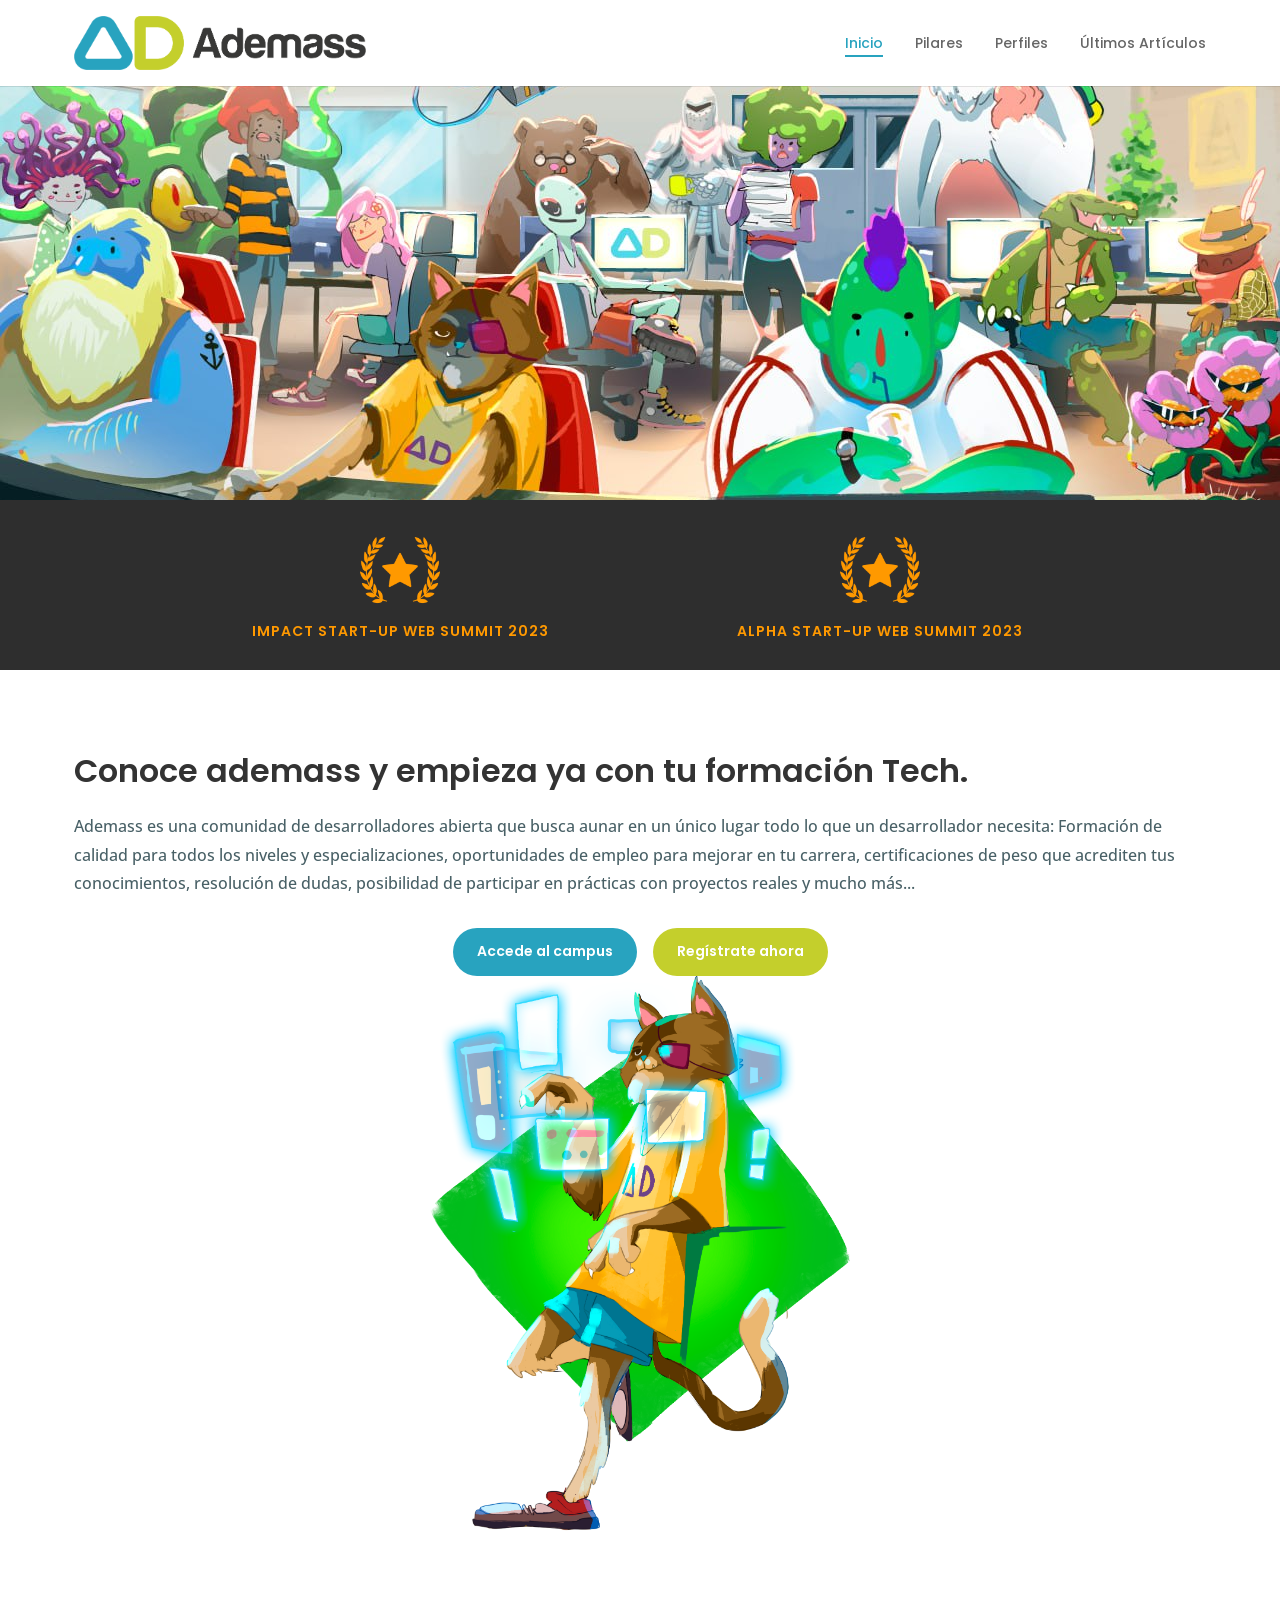
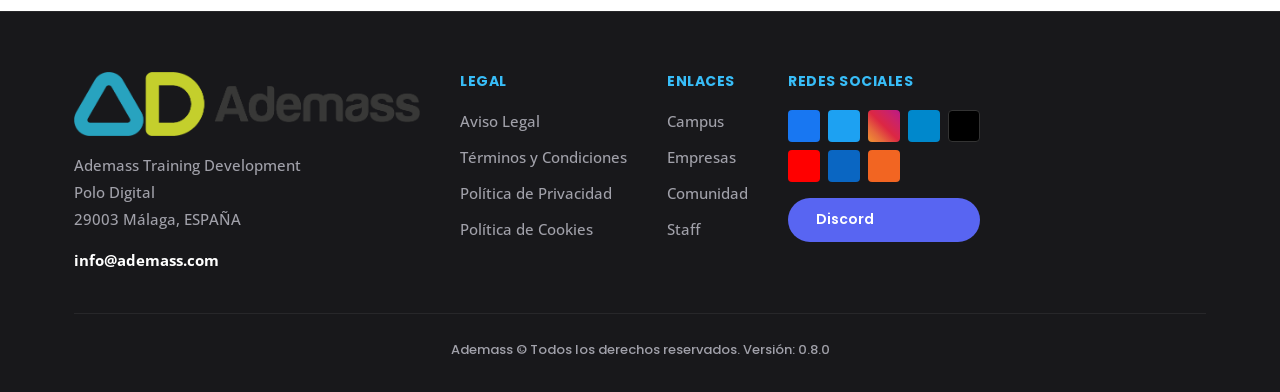
==== index.html @ d8b86795 "feat: se añade el archivo de inicio index y su css" ====
<!DOCTYPE html>
<html lang="es">

<head>
    <meta charset="UTF-8">
    <meta name="viewport" content="width=device-width, initial-scale=1.0">
    <title>Ademass - Ademass</title>
    <link rel="preconnect" href="https://fonts.googleapis.com">
    <link rel="preconnect" href="https://fonts.gstatic.com" crossorigin>
    <link href="https://fonts.googleapis.com/css2?family=Open+Sans:wght@300;400;500;600;700;800&family=Poppins:wght@300;400;500;600;700;800&display=swap" rel="stylesheet">
    <link rel="stylesheet" href="css/style.css">
</head>

<body>

    <!--=========================================
                    HEADER
    ==========================================-->

    <header id="main-header">
        <div class="container header-inner">
            <a href="#" class="logo">
                <img src="img/Ademass-logo.png" alt="Ademass">
            </a>
            <nav class="main-nav">
                <ul class="nav-list">
                    <li><a href="#" class="nav-link active">Inicio</a></li>
                    <li><a href="./pilares.html" class="nav-link">Pilares</a></li>
                    <li><a href="#perfiles" class="nav-link">Perfiles</a></li>
                    <li><a href="./ultimos_articulos.html" class="nav-link">Últimos Artículos</a></li>
                </ul>
            </nav>
        </div>
    </header>

    <!--=========================================
                    HERO / PORTADA
    ==========================================-->

    <section class="hero-section">
        <div class="hero-bg">
            <img src="img/ademass_imagen.jpg" alt="Ademass" class="hero-bg-img">
            
        </div>
        <div class="container hero-content">   
        </div>
    </section>

    <!--=========================================
                    PREMIOS
    ==========================================-->
<section class="awards">
    <div class="container">
        <div class="awards-wrapper">
            <div class="award-item">
                <img src="img/award-symbol-1.png" alt="Award" class="award-icon">
                <h3 class="award-title">Impact Start-Up Web Summit 2023</h3>
            </div>
            <div class="award-item">
                <img src="img/award-symbol-1.png" alt="Award" class="award-icon">
                <h3 class="award-title">Alpha Start-Up Web Summit 2023</h3>
            </div>
        </div>
    </div>
</section>
   

    <!--=========================================
                    SECCIÓN PRINCIPAL
    ==========================================-->

    <section class="main-section">
        <div class="container">
            <div class="row align-items-center">
                <div class="col-lg-6">
                    <div class="main-text-content">
                        <h2 class="section-title">Conoce ademass y empieza ya con tu formación Tech.</h2>
                        <p class="section-text">Ademass es una comunidad de desarrolladores abierta que busca aunar en un único lugar todo lo que un desarrollador necesita: Formación de calidad para todos los niveles y especializaciones, oportunidades de empleo para mejorar en tu carrera, certificaciones de peso que acrediten tus conocimientos, resolución de dudas, posibilidad de participar en prácticas con proyectos reales y mucho más...</p>
                    </div>
                    <div class="main-buttons">
                        <a href="#" class="btn btn-primary">Accede al campus</a>
                        <a href="#" class="btn btn-secondary">Regístrate ahora</a>
                    </div>
                </div>
                <div class="col-lg-6">
                    <img src="img/ademass_tu_casa.png" alt="Ademass tu casa" class="main-image">
                </div>
            </div>
        </div>
    </section>

   

    <!--=========================================
                    FOOTER
    ==========================================-->

    <footer class="site-footer">
        <div class="container">
            <div class="row gy-5">
                <div class="col-lg-3">
                    <div class="footer-brand">
                        <img src="img/Ademass-logo.png" alt="Ademass" class="footer-logo">
                        <p class="footer-text">Ademass Training Development<br>Polo Digital<br>29003 Málaga, ESPAÑA</p>
                        <a href="mailto:info@ademass.com" class="footer-email">info@ademass.com</a>
                    </div>
                </div>
                <div class="col-lg-3">
                    <h5 class="footer-heading">Legal</h5>
                    <ul class="footer-links">
                        <li><a href="#">Aviso Legal</a></li>
                        <li><a href="#">Términos y Condiciones</a></li>
                        <li><a href="#">Política de Privacidad</a></li>
                        <li><a href="#">Política de Cookies</a></li>
                    </ul>
                </div>
                <div class="col-lg-3">
                    <h5 class="footer-heading">Enlaces</h5>
                    <ul class="footer-links">
                        <li><a href="#">Campus</a></li>
                        <li><a href="#">Empresas</a></li>
                        <li><a href="#">Comunidad</a></li>
                        <li><a href="#">Staff</a></li>
                    </ul>
                </div>
                <div class="col-lg-3">
                    <h5 class="footer-heading">Redes Sociales</h5>
                    <div class="social-grid">
                        <a href="#" aria-label="Facebook"><i class="fab fa-facebook-f"></i></a>
                        <a href="#" aria-label="Twitter"><i class="fab fa-twitter"></i></a>
                        <a href="#" aria-label="Instagram"><i class="fab fa-instagram"></i></a>
                        <a href="#" aria-label="Telegram"><i class="fab fa-telegram"></i></a>
                        <a href="#" aria-label="TikTok"><i class="fab fa-tiktok"></i></a>
                        <a href="#" aria-label="YouTube"><i class="fab fa-youtube"></i></a>
                        <a href="#" aria-label="LinkedIn"><i class="fab fa-linkedin-in"></i></a>
                        <a href="#" aria-label="RSS"><i class="fas fa-rss"></i></a>
                    </div>
                    <a href="#" class="discord-btn">
                        <i class="fab fa-discord"></i>
                        <span>Discord</span>
                    </a>
                </div>
            </div>
            <div class="footer-bottom">
                <p class="copyright">Ademass © Todos los derechos reservados. Versión: 0.8.0</p>
            </div>
        </div>
    </footer>

</body>
</html>
---- css/style.css ----
/* ============================================================
   ADEMASS — CLON DE INICIO
   Estilos basados en ademass.com
   ============================================================ */

/* ---------- Reset & Base ---------- */
* { margin: 0; padding: 0; box-sizing: border-box; }

html { scroll-behavior: smooth; }

body {
    font-family: 'Open Sans', Arial, sans-serif;
    font-size: 14px;
    color: #666;
    background-color: #fff;
    line-height: 1.7em;
    font-weight: 500;
    -webkit-font-smoothing: antialiased;
    -moz-osx-font-smoothing: grayscale;
}

img { max-width: 100%; height: auto; display: block; }

a { color: inherit; text-decoration: none; }

ul { list-style: none; }

h1, h2, h3, h4, h5, h6 {
    font-family: 'Poppins', Arial, sans-serif;
    font-weight: 600;
    color: #333;
    line-height: 1.3em;
}

.container {
    max-width: 1180px;
    margin: 0 auto;
    padding: 0 24px;
}

/* ---------- Header ---------- */
#main-header {
    position: fixed;
    top: 0;
    left: 0;
    right: 0;
    z-index: 1000;
    background-color: #fff;
    box-shadow: 0 1px 0 rgba(0,0,0,0.1);
    padding: 16px 0;
}

.header-inner {
    display: flex;
    align-items: center;
    justify-content: space-between;
}

.logo img {
    height: 54px;
    width: auto;
}

.main-nav .nav-list {
    display: flex;
    gap: 32px;
}

.nav-link {
    font-family: 'Poppins', Arial, sans-serif;
    font-size: 14px;
    font-weight: 500;
    color: #666;
    position: relative;
    padding-bottom: 4px;
    transition: color 0.3s ease;
}

.nav-link:hover,
.nav-link.active {
    color: #28a3bf;
}

.nav-link::after {
    content: '';
    position: absolute;
    bottom: 0;
    left: 0;
    width: 0;
    height: 2px;
    background-color: #28a3bf;
    transition: width 0.3s ease;
}

.nav-link:hover::after,
.nav-link.active::after {
    width: 100%;
}

/* ---------- Hero Section ---------- */
.hero-section {
    position: relative;
    min-height: 500px;
    display: flex;
    align-items: center;
    justify-content: center;
    text-align: center;
    padding-top: 66px;
}

.hero-bg {
    position: absolute;
    top: 0;
    left: 0;
    right: 0;
    bottom: 0;
    z-index: -1;
}

.hero-bg-img {
    width: 100%;
    height: 100%;
    object-fit: cover;
}

.hero-overlay {
    position: absolute;
    top: 0;
    left: 0;
    right: 0;
    bottom: 0;
    background: linear-gradient(72deg, rgba(27,179,235,0.85) 0%, rgba(37,239,203,0.85) 100%);
}

.hero-content {
    position: relative;
    z-index: 1;
    color: #fff;
    max-width: 900px;
    margin: 0 auto;
    padding: 60px 20px;
}

.hero-title {
    font-family: 'Poppins', Arial, sans-serif;
    font-size: 32px;
    font-weight: 600;
    color: #fff;
    margin-bottom: 20px;
}

.hero-subtitle {
    font-size: 16px;
    line-height: 1.8em;
    color: rgba(255,255,255,0.95);
    margin-bottom: 20px;
}

.hero-quote {
    font-family: 'Poppins', Arial, sans-serif;
    font-size: 24px;
    font-weight: 600;
    color: #c4cf2c;
    margin-top: 20px;
}

/* ---------- Awards Section ---------- */
.awards {
    background-color: rgba(0,0,0,0.82);
    padding: 30px 0;
}

.awards-wrapper {
    display: grid;
    grid-template-columns: repeat(2, 1fr);
    gap: 60px;
    max-width: 900px;
    margin: 0 auto;
}

.award-item {
    display: flex;
    flex-direction: column;
    align-items: center;
    justify-content: center;
    text-align: center;
    gap: 12px;
}

.award-icon {
    height: 80px;
    width: auto;
}

.award-title {
    font-family: 'Poppins', Arial, sans-serif;
    font-size: 14px;
    font-weight: 600;
    text-transform: uppercase;
    letter-spacing: 1px;
    color: #ff9900 !important;
    line-height: 1.3em;
}

/* ---------- Main Section ---------- */
.main-section {
    padding: 80px 0;
    background-color: #fff;
}

.main-section .row {
    gap: 60px;
}

.main-section .col-lg-6 {
    display: flex;
    flex-direction: column;
}

.main-text-content {
    flex: 1;
}

.section-title {
    font-family: 'Poppins', Arial, sans-serif;
    font-size: 32px;
    font-weight: 600;
    color: #333;
    margin-bottom: 20px;
}

.section-text {
    font-size: 16px;
    line-height: 1.8em;
    color: #486066;
    margin-bottom: 30px;
}

.main-buttons {
    display: flex;
    gap: 16px;
    flex-wrap: wrap;
    justify-content: center;
}

.btn {
    display: inline-block;
    padding: 12px 24px;
    border-radius: 100px;
    font-family: 'Poppins', Arial, sans-serif;
    font-size: 14px;
    font-weight: 600;
    text-transform: none;
    border: none;
    cursor: pointer;
    transition: all 0.3s ease;
}

.btn-primary {
    background-color: #28a3bf;
    color: #fff;
}

.btn-primary:hover {
    background-color: #1e8fa8;
    transform: translateY(-2px);
}

.btn-secondary {
    background-color: #c4cf2c;
    color: #fff;
}

.btn-secondary:hover {
    background-color: #a8b825;
    transform: translateY(-2px);
}

.btn-dark {
    background-color: #333;
    color: #fff;
}

.btn-dark:hover {
    background-color: #1a1a1a;
    transform: translateY(-2px);
}

.main-image {
    width: 100%;
    max-width: 420px;
    margin: 0 auto;
    display: block;
}

/* ---------- Pilares Section ---------- */
.pilares-section {
    padding: 80px 0;
    background-color: #fafbfc;
}

.section-subtitle {
    font-family: 'Poppins', Arial, sans-serif;
    font-size: 24px;
    font-weight: 600;
    margin-bottom: 40px;
    margin-top: 10px;
}

.accent-text {
    color: #c4cf2c !important;
}

.pilar-card {
    background-color: #fff;
    border-radius: 6px;
    padding: 40px 30px;
    text-align: center;
    box-shadow: 0px 10px 24px 6px rgba(0,0,0,0.06);
    transition: transform 0.2s ease, box-shadow 0.2s ease;
    height: 100%;
}

.pilar-card:hover {
    transform: translateY(-4px);
    box-shadow: 0px 15px 30px 10px rgba(0,0,0,0.08);
}

.pilar-image {
    width: 128px;
    height: 128px;
    object-fit: contain;
    margin: 0 auto 20px;
}

.pilar-title {
    font-family: 'Poppins', Arial, sans-serif;
    font-size: 18px;
    font-weight: 600;
    color: #486066;
    margin-bottom: 12px;
}

.pilar-text {
    font-size: 15px;
    line-height: 1.8em;
    color: #486066;
}

/* ---------- Perfiles Section ---------- */
.perfiles-section {
    padding: 80px 0;
    background-image: url('ademass_green.jpg'), linear-gradient(75deg, #c4cf2c 0%, #d0d82d 100%);
    background-size: cover;
    background-position: center;
    position: relative;
}

.perfiles-section::before {
    content: '';
    position: absolute;
    top: 0;
    left: 0;
    right: 0;
    bottom: 0;
    background: rgba(0,0,0,0.3);
}

.perfiles-section .container {
    position: relative;
    z-index: 1;
}

.section-title-light {
    color: #fff !important;
    text-shadow: 0 2px 4px rgba(0,0,0,0.3);
}

.perfil-card {
    background-color: #fff;
    border-radius: 6px;
    padding: 30px;
    text-align: center;
    box-shadow: 0px 10px 24px 6px rgba(0,0,0,0.06);
    height: 100%;
}

.perfil-image {
    width: 200px;
    height: 200px;
    object-fit: cover;
    border-radius: 6px;
    margin: 0 auto 20px;
}

.perfil-name {
    font-family: 'Poppins', Arial, sans-serif;
    font-size: 18px;
    font-weight: 500;
    color: #486066;
    margin-bottom: 8px;
}

.perfil-role {
    font-family: 'Poppins', Arial, sans-serif;
    font-size: 14px;
    font-weight: 600;
    color: #44d89e;
    margin-bottom: 12px;
    display: block;
}

.perfil-text {
    font-size: 15px;
    line-height: 1.8em;
    color: #666;
    margin-bottom: 16px;
}

.perfil-social {
    display: flex;
    justify-content: center;
    gap: 12px;
}

.perfil-social a {
    color: #44d89e;
    font-size: 16px;
    transition: color 0.3s ease;
}

.perfil-social a:hover {
    color: #353740;
}

/* ---------- Artículos Section ---------- */
.articulos-section {
    padding: 80px 0;
    background-color: #fff;
}

.articulo-card {
    background-color: #fff;
    border-radius: 6px;
    overflow: hidden;
    box-shadow: 0px 10px 24px 6px rgba(0,0,0,0.06);
    transition: transform 0.2s ease, box-shadow 0.2s ease;
    height: 100%;
}

.articulo-card:hover {
    transform: translateY(-4px);
    box-shadow: 0px 15px 30px 10px rgba(0,0,0,0.08);
}

.articulo-image {
    width: 100%;
    height: 200px;
    object-fit: cover;
}

.articulo-title {
    font-family: 'Poppins', Arial, sans-serif;
    font-size: 16px;
    font-weight: 500;
    color: #486066;
    padding: 20px 20px 10px;
    margin: 0;
    line-height: 1.3em;
}

.articulo-text {
    font-size: 15px;
    line-height: 1.8em;
    color: #666;
    padding: 0 20px 20px;
    margin: 0;
}

/* ---------- Footer ---------- */
.site-footer {
    background-color: #18181b;
    padding: 60px 0 30px;
    color: #a1a1aa;
    border-top: 1px solid #27272a;
}

.footer-brand .footer-logo {
    max-height: 64px;
    width: auto;
    margin-bottom: 16px;
    display: block;
}

.footer-text {
    font-size: 15px;
    line-height: 1.8em;
    color: #a1a1aa;
    margin-bottom: 16px;
}

.footer-email {
    font-size: 15px;
    font-weight: 700;
    color: #fff;
    text-decoration: none;
    transition: color 0.3s ease;
}

.footer-email:hover {
    color: #38bdf8;
}

.footer-heading {
    font-family: 'Poppins', Arial, sans-serif;
    font-size: 14px;
    font-weight: 700;
    color: #38bdf8 !important;
    margin-bottom: 20px;
    text-transform: uppercase;
    letter-spacing: 0.5px;
}

.footer-links {
    display: flex;
    flex-direction: column;
    gap: 12px;
}

.footer-links a {
    font-size: 15px;
    font-weight: 500;
    color: #a1a1aa;
    text-decoration: none;
    transition: color 0.3s ease;
}

.footer-links a:hover {
    color: #38bdf8;
}

.social-grid {
    display: grid;
    grid-template-columns: repeat(5, 1fr);
    gap: 8px;
    margin-bottom: 16px;
}

.social-grid a {
    display: inline-flex;
    align-items: center;
    justify-content: center;
    width: 32px;
    height: 32px;
    color: #fff;
    font-size: 14px;
    border-radius: 4px;
    transition: opacity 0.3s ease, transform 0.2s ease;
}

.social-grid a:hover {
    opacity: 0.8;
    transform: translateY(-2px);
}

.social-grid a:nth-child(1) { background-color: #1877F2; }
.social-grid a:nth-child(2) { background-color: #1DA1F2; }
.social-grid a:nth-child(3) { background: linear-gradient(45deg, #f09433 0%, #e6683c 25%, #dc2743 50%, #cc2366 75%, #bc1888 100%); }
.social-grid a:nth-child(4) { background-color: #0088cc; }
.social-grid a:nth-child(5) { background-color: #000; border: 1px solid #333; }
.social-grid a:nth-child(6) { background-color: #FF0000; }
.social-grid a:nth-child(7) { background-color: #0A66C2; }
.social-grid a:nth-child(8) { background-color: #F26522; }

.discord-btn {
    display: inline-flex;
    align-items: center;
    gap: 8px;
    background-color: #5865F2;
    color: #fff;
    padding: 10px 20px;
    border-radius: 100px;
    font-family: 'Poppins', Arial, sans-serif;
    font-size: 14px;
    font-weight: 600;
    text-decoration: none;
    transition: background-color 0.3s ease, transform 0.2s ease;
}

.discord-btn:hover {
    background-color: #4752C4;
    transform: translateY(-2px);
    color: #fff;
}

.discord-btn i {
    font-size: 16px;
}

.footer-bottom {
    margin-top: 40px;
    padding-top: 24px;
    border-top: 1px solid #27272a;
}

.copyright {
    text-align: center;
    font-family: 'Poppins', Arial, sans-serif;
    font-size: 13px;
    font-weight: 500;
    color: #a1a1aa;
    margin: 0;
}

.site-footer .row {
    display: flex;
    flex-wrap: nowrap;
    gap: 40px;
}

.site-footer .row > [class*='col-'] {
    display: flex;
    flex-direction: column;
}

/* ---------- Responsive ---------- */
@media (max-width: 768px) {
    .main-nav .nav-list {
        display: none;
    }

    .hero-title {
        font-size: 24px;
    }

    .hero-quote {
        font-size: 18px;
    }

    .main-section .row {
        flex-direction: column;
    }

    .main-image {
        margin-top: 30px;
    }

    .perfil-image {
        width: 150px;
        height: 150px;
    }

    .social-grid {
        grid-template-columns: repeat(5, 1fr);
    }
}

@media (max-width: 480px) {
    .awards-wrapper {
        grid-template-columns: 1fr;
        gap: 30px;
    }

    .pilar-card {
        margin-bottom: 20px;
    }

    .social-grid {
        grid-template-columns: repeat(4, 1fr);
    }
}

/* ---------- Utilities ---------- */
.text-center { text-align: center; }

.mt-5 { margin-top: 40px; }
.mb-5 { margin-bottom: 40px; }
.mb-4 { margin-bottom: 24px; }
.mt-4 { margin-top: 24px; }
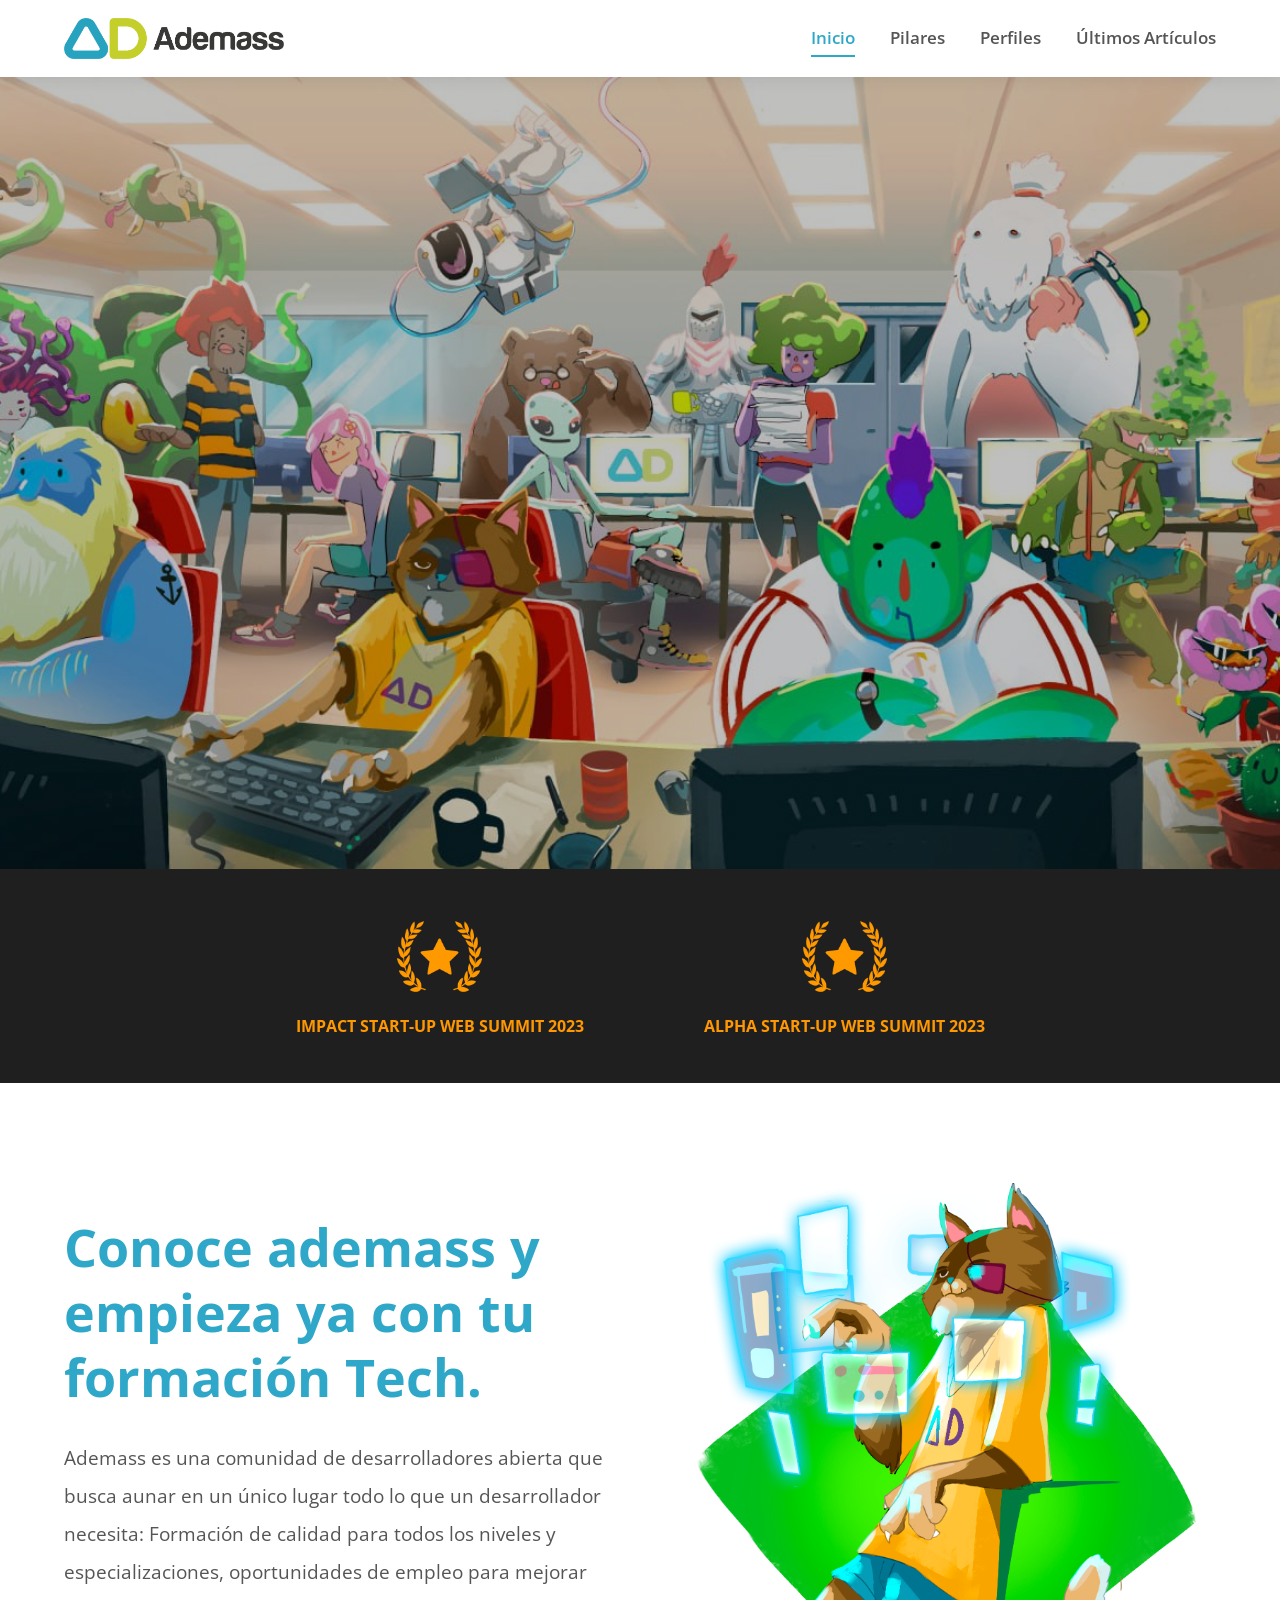
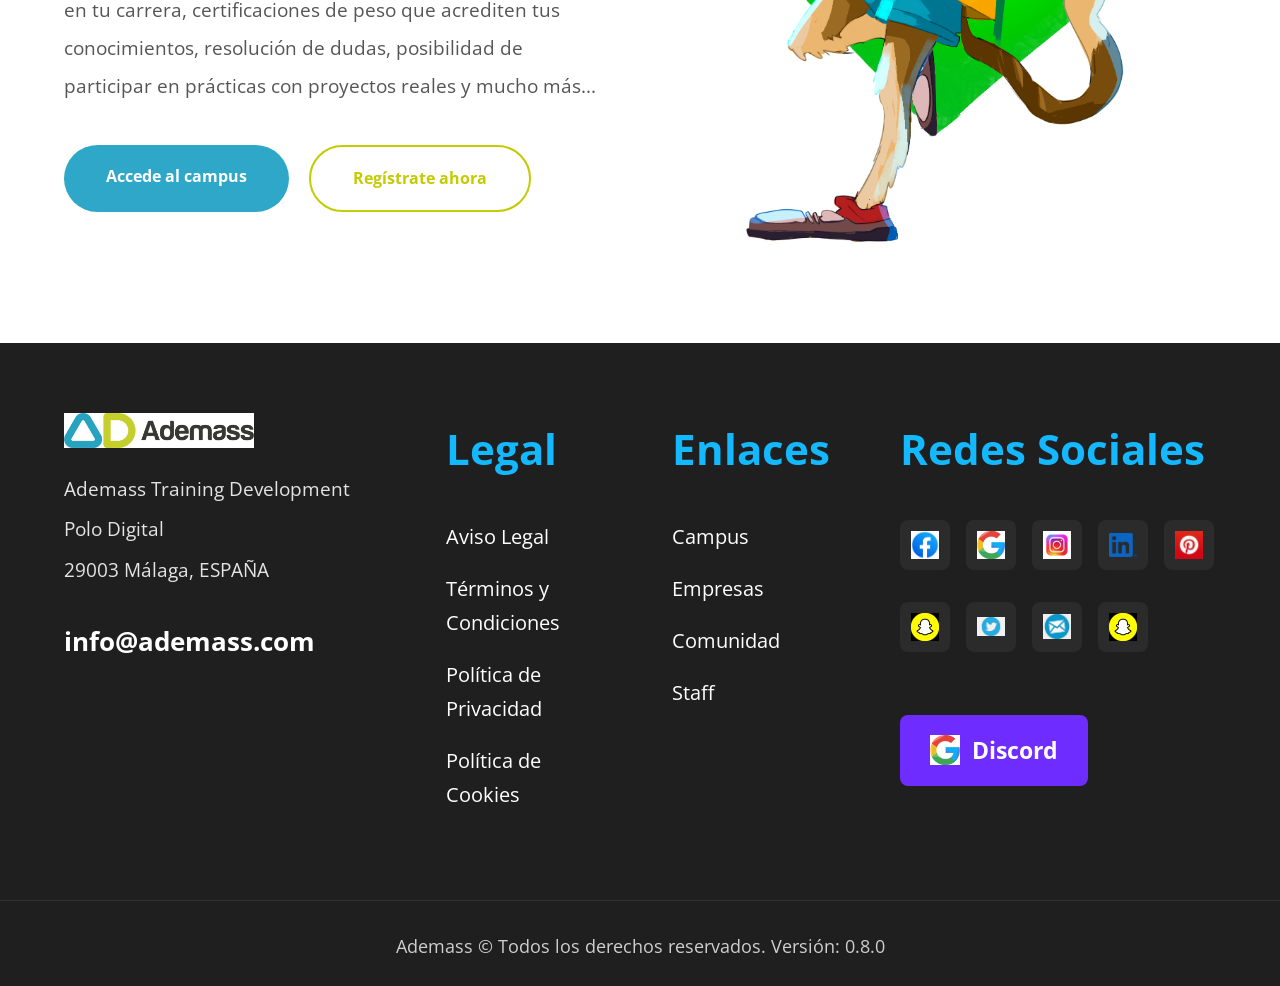
==== commit e04144d3: "feat: Actualizaciones sobre el nav y footer" ====
--- a/index.html
+++ b/index.html
@@ -12,26 +12,28 @@
 </head>
 
 <body>
-
     <!--=========================================
                     HEADER
     ==========================================-->
 
-    <header id="main-header">
-        <div class="container header-inner">
-            <a href="#" class="logo">
-                <img src="img/Ademass-logo.png" alt="Ademass">
-            </a>
-            <nav class="main-nav">
-                <ul class="nav-list">
-                    <li><a href="#" class="nav-link active">Inicio</a></li>
-                    <li><a href="./pilares.html" class="nav-link">Pilares</a></li>
-                    <li><a href="#perfiles" class="nav-link">Perfiles</a></li>
-                    <li><a href="./ultimos_articulos.html" class="nav-link">Últimos Artículos</a></li>
-                </ul>
-            </nav>
-        </div>
-    </header>
+<header id="main-header">
+    <div class="container header-inner">
+
+        <a href="index.html" class="logo">
+            <img src="img/Ademass-logo.png" alt="Ademass">
+        </a>
+
+        <nav class="main-nav">
+            <ul class="nav-list">
+                <li><a href="index.html" class="nav-link active">Inicio</a></li>
+                <li><a href="pilares.html" class="nav-link">Pilares</a></li>
+                <li><a href="perfiles.html" class="nav-link">Perfiles</a></li>
+                <li><a href="ultimos_articulos.html" class="nav-link">Últimos Artículos</a></li>
+            </ul>
+        </nav>
+
+    </div>
+</header>
 
     <!--=========================================
                     HERO / PORTADA
@@ -91,61 +93,82 @@
 
    
 
-    <!--=========================================
-                    FOOTER
-    ==========================================-->
+<footer class="footer">
 
-    <footer class="site-footer">
-        <div class="container">
-            <div class="row gy-5">
-                <div class="col-lg-3">
-                    <div class="footer-brand">
-                        <img src="img/Ademass-logo.png" alt="Ademass" class="footer-logo">
-                        <p class="footer-text">Ademass Training Development<br>Polo Digital<br>29003 Málaga, ESPAÑA</p>
-                        <a href="mailto:info@ademass.com" class="footer-email">info@ademass.com</a>
-                    </div>
-                </div>
-                <div class="col-lg-3">
-                    <h5 class="footer-heading">Legal</h5>
-                    <ul class="footer-links">
-                        <li><a href="#">Aviso Legal</a></li>
-                        <li><a href="#">Términos y Condiciones</a></li>
-                        <li><a href="#">Política de Privacidad</a></li>
-                        <li><a href="#">Política de Cookies</a></li>
-                    </ul>
-                </div>
-                <div class="col-lg-3">
-                    <h5 class="footer-heading">Enlaces</h5>
-                    <ul class="footer-links">
-                        <li><a href="#">Campus</a></li>
-                        <li><a href="#">Empresas</a></li>
-                        <li><a href="#">Comunidad</a></li>
-                        <li><a href="#">Staff</a></li>
-                    </ul>
-                </div>
-                <div class="col-lg-3">
-                    <h5 class="footer-heading">Redes Sociales</h5>
-                    <div class="social-grid">
-                        <a href="#" aria-label="Facebook"><i class="fab fa-facebook-f"></i></a>
-                        <a href="#" aria-label="Twitter"><i class="fab fa-twitter"></i></a>
-                        <a href="#" aria-label="Instagram"><i class="fab fa-instagram"></i></a>
-                        <a href="#" aria-label="Telegram"><i class="fab fa-telegram"></i></a>
-                        <a href="#" aria-label="TikTok"><i class="fab fa-tiktok"></i></a>
-                        <a href="#" aria-label="YouTube"><i class="fab fa-youtube"></i></a>
-                        <a href="#" aria-label="LinkedIn"><i class="fab fa-linkedin-in"></i></a>
-                        <a href="#" aria-label="RSS"><i class="fas fa-rss"></i></a>
-                    </div>
-                    <a href="#" class="discord-btn">
-                        <i class="fab fa-discord"></i>
-                        <span>Discord</span>
-                    </a>
-                </div>
+    <div class="footer-container">
+
+        <div class="footer-column">
+
+            <img src="img/images.png" alt="Logo" class="logo">
+
+            <p>Ademass Training Development</p>
+            <p>Polo Digital</p>
+            <p>29003 Málaga, ESPAÑA</p>
+
+            <h4>info@ademass.com</h4>
+
+        </div>
+
+        <div class="footer-column">
+
+            <h3>Legal</h3>
+
+            <a href="#">Aviso Legal</a>
+            <a href="#">Términos y Condiciones</a>
+            <a href="#">Política de Privacidad</a>
+            <a href="#">Política de Cookies</a>
+
+        </div>
+
+        <div class="footer-column">
+
+            <h3>Enlaces</h3>
+
+            <a href="#">Campus</a>
+            <a href="#">Empresas</a>
+            <a href="#">Comunidad</a>
+            <a href="#">Staff</a>
+
+        </div>
+
+        <div class="footer-column">
+
+            <h3>Redes Sociales</h3>
+
+            <div class="social-icons">
+
+                <a href="#"><img src="img/images.jpg" alt=""></a>
+                <a href="#"><img src="img/g.png" alt=""></a>
+                <a href="#"><img src="img/ig.jpg" alt=""></a>
+                <a href="#"><img src="img/in.webp" alt=""></a>
+                <a href="#"><img src="img/p.png" alt=""></a>
+
+                <a href="#"><img src="img/snap.png" alt=""></a>
+                <a href="#"><img src="img/tw.png" alt=""></a>
+                <a href="#"><img src="img/tx.jpg" alt=""></a>
+                <a href="#"><img src="img/snap.png" alt=""></a>
+
             </div>
-            <div class="footer-bottom">
-                <p class="copyright">Ademass © Todos los derechos reservados. Versión: 0.8.0</p>
-            </div>
+
+            <a href="#" class="discord-btn">
+
+                <img src="img/g.png" alt="">
+
+                Discord
+
+            </a>
+
         </div>
-    </footer>
+
+    </div>
+
+    <div class="footer-bottom">
+
+        Ademass © Todos los derechos reservados. Versión: 0.8.0
+
+    </div>
+
+</footer>
 
 </body>
 </html>
--- a/css/style.css
+++ b/css/style.css
@@ -1,679 +1,740 @@
-/* ============================================================
-   ADEMASS — CLON DE INICIO
-   Estilos basados en ademass.com
-   ============================================================ */
-
-/* ---------- Reset & Base ---------- */
-* { margin: 0; padding: 0; box-sizing: border-box; }
-
-html { scroll-behavior: smooth; }
-
-body {
-    font-family: 'Open Sans', Arial, sans-serif;
-    font-size: 14px;
-    color: #666;
-    background-color: #fff;
-    line-height: 1.7em;
-    font-weight: 500;
-    -webkit-font-smoothing: antialiased;
-    -moz-osx-font-smoothing: grayscale;
-}
-
-img { max-width: 100%; height: auto; display: block; }
-
-a { color: inherit; text-decoration: none; }
-
-ul { list-style: none; }
-
-h1, h2, h3, h4, h5, h6 {
-    font-family: 'Poppins', Arial, sans-serif;
-    font-weight: 600;
-    color: #333;
-    line-height: 1.3em;
-}
-
-.container {
-    max-width: 1180px;
-    margin: 0 auto;
-    padding: 0 24px;
-}
-
-/* ---------- Header ---------- */
-#main-header {
-    position: fixed;
-    top: 0;
-    left: 0;
-    right: 0;
-    z-index: 1000;
-    background-color: #fff;
-    box-shadow: 0 1px 0 rgba(0,0,0,0.1);
-    padding: 16px 0;
-}
-
-.header-inner {
-    display: flex;
-    align-items: center;
-    justify-content: space-between;
-}
-
-.logo img {
-    height: 54px;
-    width: auto;
-}
-
-.main-nav .nav-list {
-    display: flex;
-    gap: 32px;
-}
-
-.nav-link {
-    font-family: 'Poppins', Arial, sans-serif;
-    font-size: 14px;
-    font-weight: 500;
-    color: #666;
-    position: relative;
-    padding-bottom: 4px;
-    transition: color 0.3s ease;
-}
-
-.nav-link:hover,
-.nav-link.active {
-    color: #28a3bf;
-}
-
-.nav-link::after {
-    content: '';
-    position: absolute;
-    bottom: 0;
-    left: 0;
-    width: 0;
-    height: 2px;
-    background-color: #28a3bf;
-    transition: width 0.3s ease;
-}
-
-.nav-link:hover::after,
-.nav-link.active::after {
-    width: 100%;
-}
-
-/* ---------- Hero Section ---------- */
-.hero-section {
-    position: relative;
-    min-height: 500px;
-    display: flex;
-    align-items: center;
-    justify-content: center;
-    text-align: center;
-    padding-top: 66px;
-}
-
-.hero-bg {
-    position: absolute;
-    top: 0;
-    left: 0;
-    right: 0;
-    bottom: 0;
-    z-index: -1;
-}
-
-.hero-bg-img {
-    width: 100%;
-    height: 100%;
-    object-fit: cover;
-}
-
-.hero-overlay {
-    position: absolute;
-    top: 0;
-    left: 0;
-    right: 0;
-    bottom: 0;
-    background: linear-gradient(72deg, rgba(27,179,235,0.85) 0%, rgba(37,239,203,0.85) 100%);
-}
-
-.hero-content {
-    position: relative;
-    z-index: 1;
-    color: #fff;
-    max-width: 900px;
-    margin: 0 auto;
-    padding: 60px 20px;
-}
-
-.hero-title {
-    font-family: 'Poppins', Arial, sans-serif;
-    font-size: 32px;
-    font-weight: 600;
-    color: #fff;
-    margin-bottom: 20px;
-}
-
-.hero-subtitle {
-    font-size: 16px;
-    line-height: 1.8em;
-    color: rgba(255,255,255,0.95);
-    margin-bottom: 20px;
-}
-
-.hero-quote {
-    font-family: 'Poppins', Arial, sans-serif;
-    font-size: 24px;
-    font-weight: 600;
-    color: #c4cf2c;
-    margin-top: 20px;
-}
-
-/* ---------- Awards Section ---------- */
-.awards {
-    background-color: rgba(0,0,0,0.82);
-    padding: 30px 0;
-}
-
-.awards-wrapper {
-    display: grid;
-    grid-template-columns: repeat(2, 1fr);
-    gap: 60px;
-    max-width: 900px;
-    margin: 0 auto;
-}
-
-.award-item {
-    display: flex;
-    flex-direction: column;
-    align-items: center;
-    justify-content: center;
-    text-align: center;
-    gap: 12px;
-}
-
-.award-icon {
-    height: 80px;
-    width: auto;
-}
-
-.award-title {
-    font-family: 'Poppins', Arial, sans-serif;
-    font-size: 14px;
-    font-weight: 600;
-    text-transform: uppercase;
-    letter-spacing: 1px;
-    color: #ff9900 !important;
-    line-height: 1.3em;
-}
-
-/* ---------- Main Section ---------- */
-.main-section {
-    padding: 80px 0;
-    background-color: #fff;
-}
-
-.main-section .row {
-    gap: 60px;
-}
-
-.main-section .col-lg-6 {
-    display: flex;
-    flex-direction: column;
-}
-
-.main-text-content {
-    flex: 1;
-}
-
-.section-title {
-    font-family: 'Poppins', Arial, sans-serif;
-    font-size: 32px;
-    font-weight: 600;
-    color: #333;
-    margin-bottom: 20px;
-}
-
-.section-text {
-    font-size: 16px;
-    line-height: 1.8em;
-    color: #486066;
-    margin-bottom: 30px;
-}
-
-.main-buttons {
-    display: flex;
-    gap: 16px;
-    flex-wrap: wrap;
-    justify-content: center;
-}
-
-.btn {
-    display: inline-block;
-    padding: 12px 24px;
-    border-radius: 100px;
-    font-family: 'Poppins', Arial, sans-serif;
-    font-size: 14px;
-    font-weight: 600;
-    text-transform: none;
-    border: none;
-    cursor: pointer;
-    transition: all 0.3s ease;
-}
-
-.btn-primary {
-    background-color: #28a3bf;
-    color: #fff;
-}
-
-.btn-primary:hover {
-    background-color: #1e8fa8;
-    transform: translateY(-2px);
-}
-
-.btn-secondary {
-    background-color: #c4cf2c;
-    color: #fff;
-}
-
-.btn-secondary:hover {
-    background-color: #a8b825;
-    transform: translateY(-2px);
-}
-
-.btn-dark {
-    background-color: #333;
-    color: #fff;
-}
-
-.btn-dark:hover {
-    background-color: #1a1a1a;
-    transform: translateY(-2px);
-}
-
-.main-image {
-    width: 100%;
-    max-width: 420px;
-    margin: 0 auto;
-    display: block;
-}
-
-/* ---------- Pilares Section ---------- */
-.pilares-section {
-    padding: 80px 0;
-    background-color: #fafbfc;
-}
-
-.section-subtitle {
-    font-family: 'Poppins', Arial, sans-serif;
-    font-size: 24px;
-    font-weight: 600;
-    margin-bottom: 40px;
-    margin-top: 10px;
-}
-
-.accent-text {
-    color: #c4cf2c !important;
-}
-
-.pilar-card {
-    background-color: #fff;
-    border-radius: 6px;
-    padding: 40px 30px;
-    text-align: center;
-    box-shadow: 0px 10px 24px 6px rgba(0,0,0,0.06);
-    transition: transform 0.2s ease, box-shadow 0.2s ease;
-    height: 100%;
-}
-
-.pilar-card:hover {
-    transform: translateY(-4px);
-    box-shadow: 0px 15px 30px 10px rgba(0,0,0,0.08);
-}
-
-.pilar-image {
-    width: 128px;
-    height: 128px;
-    object-fit: contain;
-    margin: 0 auto 20px;
-}
-
-.pilar-title {
-    font-family: 'Poppins', Arial, sans-serif;
-    font-size: 18px;
-    font-weight: 600;
-    color: #486066;
-    margin-bottom: 12px;
-}
-
-.pilar-text {
-    font-size: 15px;
-    line-height: 1.8em;
-    color: #486066;
-}
-
-/* ---------- Perfiles Section ---------- */
-.perfiles-section {
-    padding: 80px 0;
-    background-image: url('ademass_green.jpg'), linear-gradient(75deg, #c4cf2c 0%, #d0d82d 100%);
-    background-size: cover;
-    background-position: center;
-    position: relative;
-}
-
-.perfiles-section::before {
-    content: '';
-    position: absolute;
-    top: 0;
-    left: 0;
-    right: 0;
-    bottom: 0;
-    background: rgba(0,0,0,0.3);
-}
-
-.perfiles-section .container {
-    position: relative;
-    z-index: 1;
-}
-
-.section-title-light {
-    color: #fff !important;
-    text-shadow: 0 2px 4px rgba(0,0,0,0.3);
-}
-
-.perfil-card {
-    background-color: #fff;
-    border-radius: 6px;
-    padding: 30px;
-    text-align: center;
-    box-shadow: 0px 10px 24px 6px rgba(0,0,0,0.06);
-    height: 100%;
-}
-
-.perfil-image {
-    width: 200px;
-    height: 200px;
-    object-fit: cover;
-    border-radius: 6px;
-    margin: 0 auto 20px;
-}
-
-.perfil-name {
-    font-family: 'Poppins', Arial, sans-serif;
-    font-size: 18px;
-    font-weight: 500;
-    color: #486066;
-    margin-bottom: 8px;
-}
-
-.perfil-role {
-    font-family: 'Poppins', Arial, sans-serif;
-    font-size: 14px;
-    font-weight: 600;
-    color: #44d89e;
-    margin-bottom: 12px;
-    display: block;
-}
-
-.perfil-text {
-    font-size: 15px;
-    line-height: 1.8em;
-    color: #666;
-    margin-bottom: 16px;
-}
-
-.perfil-social {
-    display: flex;
-    justify-content: center;
-    gap: 12px;
-}
-
-.perfil-social a {
-    color: #44d89e;
-    font-size: 16px;
-    transition: color 0.3s ease;
-}
-
-.perfil-social a:hover {
-    color: #353740;
-}
-
-/* ---------- Artículos Section ---------- */
-.articulos-section {
-    padding: 80px 0;
-    background-color: #fff;
-}
-
-.articulo-card {
-    background-color: #fff;
-    border-radius: 6px;
-    overflow: hidden;
-    box-shadow: 0px 10px 24px 6px rgba(0,0,0,0.06);
-    transition: transform 0.2s ease, box-shadow 0.2s ease;
-    height: 100%;
-}
-
-.articulo-card:hover {
-    transform: translateY(-4px);
-    box-shadow: 0px 15px 30px 10px rgba(0,0,0,0.08);
-}
-
-.articulo-image {
-    width: 100%;
-    height: 200px;
-    object-fit: cover;
-}
-
-.articulo-title {
-    font-family: 'Poppins', Arial, sans-serif;
-    font-size: 16px;
-    font-weight: 500;
-    color: #486066;
-    padding: 20px 20px 10px;
-    margin: 0;
-    line-height: 1.3em;
-}
-
-.articulo-text {
-    font-size: 15px;
-    line-height: 1.8em;
-    color: #666;
-    padding: 0 20px 20px;
-    margin: 0;
-}
-
-/* ---------- Footer ---------- */
-.site-footer {
-    background-color: #18181b;
-    padding: 60px 0 30px;
-    color: #a1a1aa;
-    border-top: 1px solid #27272a;
-}
-
-.footer-brand .footer-logo {
-    max-height: 64px;
-    width: auto;
-    margin-bottom: 16px;
-    display: block;
-}
-
-.footer-text {
-    font-size: 15px;
-    line-height: 1.8em;
-    color: #a1a1aa;
-    margin-bottom: 16px;
-}
-
-.footer-email {
-    font-size: 15px;
-    font-weight: 700;
-    color: #fff;
-    text-decoration: none;
-    transition: color 0.3s ease;
-}
-
-.footer-email:hover {
-    color: #38bdf8;
-}
-
-.footer-heading {
-    font-family: 'Poppins', Arial, sans-serif;
-    font-size: 14px;
-    font-weight: 700;
-    color: #38bdf8 !important;
-    margin-bottom: 20px;
-    text-transform: uppercase;
-    letter-spacing: 0.5px;
-}
-
-.footer-links {
-    display: flex;
-    flex-direction: column;
-    gap: 12px;
-}
-
-.footer-links a {
-    font-size: 15px;
-    font-weight: 500;
-    color: #a1a1aa;
-    text-decoration: none;
-    transition: color 0.3s ease;
-}
-
-.footer-links a:hover {
-    color: #38bdf8;
-}
-
-.social-grid {
-    display: grid;
-    grid-template-columns: repeat(5, 1fr);
-    gap: 8px;
-    margin-bottom: 16px;
-}
-
-.social-grid a {
-    display: inline-flex;
-    align-items: center;
-    justify-content: center;
-    width: 32px;
-    height: 32px;
-    color: #fff;
-    font-size: 14px;
-    border-radius: 4px;
-    transition: opacity 0.3s ease, transform 0.2s ease;
-}
-
-.social-grid a:hover {
-    opacity: 0.8;
-    transform: translateY(-2px);
-}
-
-.social-grid a:nth-child(1) { background-color: #1877F2; }
-.social-grid a:nth-child(2) { background-color: #1DA1F2; }
-.social-grid a:nth-child(3) { background: linear-gradient(45deg, #f09433 0%, #e6683c 25%, #dc2743 50%, #cc2366 75%, #bc1888 100%); }
-.social-grid a:nth-child(4) { background-color: #0088cc; }
-.social-grid a:nth-child(5) { background-color: #000; border: 1px solid #333; }
-.social-grid a:nth-child(6) { background-color: #FF0000; }
-.social-grid a:nth-child(7) { background-color: #0A66C2; }
-.social-grid a:nth-child(8) { background-color: #F26522; }
-
-.discord-btn {
-    display: inline-flex;
-    align-items: center;
-    gap: 8px;
-    background-color: #5865F2;
-    color: #fff;
-    padding: 10px 20px;
-    border-radius: 100px;
-    font-family: 'Poppins', Arial, sans-serif;
-    font-size: 14px;
-    font-weight: 600;
-    text-decoration: none;
-    transition: background-color 0.3s ease, transform 0.2s ease;
-}
-
-.discord-btn:hover {
-    background-color: #4752C4;
-    transform: translateY(-2px);
-    color: #fff;
-}
-
-.discord-btn i {
-    font-size: 16px;
-}
-
-.footer-bottom {
-    margin-top: 40px;
-    padding-top: 24px;
-    border-top: 1px solid #27272a;
-}
-
-.copyright {
-    text-align: center;
-    font-family: 'Poppins', Arial, sans-serif;
-    font-size: 13px;
-    font-weight: 500;
-    color: #a1a1aa;
-    margin: 0;
-}
-
-.site-footer .row {
-    display: flex;
-    flex-wrap: nowrap;
-    gap: 40px;
-}
-
-.site-footer .row > [class*='col-'] {
-    display: flex;
-    flex-direction: column;
-}
-
-/* ---------- Responsive ---------- */
-@media (max-width: 768px) {
-    .main-nav .nav-list {
-        display: none;
-    }
-
-    .hero-title {
-        font-size: 24px;
-    }
-
-    .hero-quote {
-        font-size: 18px;
-    }
-
-    .main-section .row {
-        flex-direction: column;
-    }
-
-    .main-image {
-        margin-top: 30px;
-    }
-
-    .perfil-image {
-        width: 150px;
-        height: 150px;
-    }
-
-    .social-grid {
-        grid-template-columns: repeat(5, 1fr);
-    }
-}
-
-@media (max-width: 480px) {
-    .awards-wrapper {
-        grid-template-columns: 1fr;
-        gap: 30px;
-    }
-
-    .pilar-card {
-        margin-bottom: 20px;
-    }
-
-    .social-grid {
-        grid-template-columns: repeat(4, 1fr);
-    }
-}
-
-/* ---------- Utilities ---------- */
-.text-center { text-align: center; }
-
-.mt-5 { margin-top: 40px; }
-.mb-5 { margin-bottom: 40px; }
-.mb-4 { margin-bottom: 24px; }
-.mt-4 { margin-top: 24px; }
+/*=================================================
+                RESET
+==================================================*/
+
+*{
+    margin:0;
+    padding:0;
+    box-sizing:border-box;
+}
+
+html{
+    scroll-behavior:smooth;
+}
+
+body{
+    font-family:'Open Sans',sans-serif;
+    background:#fff;
+    color:#444;
+    line-height:1.7;
+}
+
+img{
+    max-width:100%;
+    display:block;
+}
+
+a{
+    text-decoration:none;
+}
+
+ul{
+    list-style:none;
+}
+
+.container{
+    width:90%;
+    max-width:1200px;
+    margin:auto;
+}
+/*=================================================
+                HEADER
+==================================================*/
+
+#main-header{
+
+    position:sticky;
+
+    top:0;
+
+    left:0;
+
+    width:100%;
+
+    background:#fff;
+
+    z-index:999;
+
+    box-shadow:0 2px 15px rgba(0,0,0,.08);
+}
+
+.header-inner{
+
+    display:flex;
+
+    justify-content:space-between;
+
+    align-items:center;
+
+    padding:18px 0;
+}
+
+.logo img{
+
+    width:220px;
+}
+
+.main-nav .nav-list{
+
+    display:flex;
+
+    align-items:center;
+
+    gap:35px;
+}
+
+.main-nav .nav-link{
+
+    color:#555;
+
+    font-size:17px;
+
+    font-weight:600;
+
+    transition:.3s;
+
+    position:relative;
+}
+
+.main-nav .nav-link:hover,
+.main-nav .nav-link.active{
+
+    color:#2fa7c8;
+}
+
+.main-nav .nav-link::after{
+
+    content:"";
+
+    position:absolute;
+
+    left:0;
+
+    bottom:-8px;
+
+    width:0;
+
+    height:2px;
+
+    background:#2fa7c8;
+
+    transition:.3s;
+}
+
+.main-nav .nav-link:hover::after,
+.main-nav .nav-link.active::after{
+
+    width:100%;
+}
+
+/*=================================================
+                HERO
+==================================================*/
+
+.hero-section{
+
+    position:relative;
+
+    overflow:hidden;
+
+    height:88vh;
+
+    display:flex;
+
+    justify-content:center;
+
+    align-items:center;
+}
+
+.hero-bg{
+
+    position:absolute;
+
+    inset:0;
+}
+
+.hero-bg-img{
+
+    width:100%;
+
+    height:100%;
+
+    object-fit:cover;
+}
+
+.hero-bg::before{
+
+    content:"";
+
+    position:absolute;
+
+    inset:0;
+
+    background:linear-gradient(
+        rgba(0,0,0,.25),
+        rgba(0,0,0,.25)
+    );
+}
+
+.hero-content{
+
+    position:relative;
+
+    z-index:2;
+
+    text-align:center;
+
+    color:#fff;
+}
+
+.hero-title{
+
+    font-size:58px;
+
+    font-weight:700;
+
+    margin-bottom:20px;
+}
+
+.hero-subtitle{
+
+    font-size:22px;
+
+    max-width:700px;
+
+    margin:auto;
+
+    line-height:1.8;
+}
+
+/*=================================================
+                PREMIOS
+==================================================*/
+
+.awards{
+
+    background:#1f1f1f;
+
+    padding:45px 0;
+}
+
+.awards-wrapper{
+
+    display:flex;
+
+    justify-content:center;
+
+    align-items:center;
+
+    gap:120px;
+
+    flex-wrap:wrap;
+}
+
+.award-item{
+
+    display:flex;
+
+    flex-direction:column;
+
+    align-items:center;
+
+    text-align:center;
+}
+
+.award-icon{
+
+    width:85px;
+
+    margin-bottom:15px;
+}
+
+.award-title{
+
+    color:#ff9800;
+
+    font-size:16px;
+
+    font-weight:700;
+
+    text-transform:uppercase;
+
+    line-height:1.5;
+}
+
+/*=================================================
+                SECCIÓN PRINCIPAL
+==================================================*/
+
+.main-section{
+
+    padding:100px 0;
+
+    background:#fff;
+}
+
+.main-section .row{
+
+    display:flex;
+
+    align-items:center;
+
+    justify-content:space-between;
+
+    gap:70px;
+
+    flex-wrap:wrap;
+}
+
+.main-section .col-lg-6{
+
+    flex:1;
+
+    min-width:320px;
+}
+
+.main-text-content{
+
+    max-width:620px;
+}
+
+.section-title{
+
+    color:#2fa7c8;
+
+    font-size:52px;
+
+    font-weight:700;
+
+    line-height:1.25;
+
+    margin-bottom:30px;
+}
+
+.section-text{
+
+    font-size:19px;
+
+    color:#555;
+
+    line-height:2;
+
+    margin-bottom:40px;
+}
+
+.main-buttons{
+
+    display:flex;
+
+    gap:20px;
+
+    flex-wrap:wrap;
+}
+
+.btn{
+
+    display:inline-block;
+
+    padding:18px 42px;
+
+    border-radius:40px;
+
+    font-weight:700;
+
+    transition:.3s;
+}
+
+.btn-primary{
+
+    background:#2fa7c8;
+
+    color:#fff;
+}
+
+.btn-primary:hover{
+
+    background:#2387a3;
+
+    transform:translateY(-3px);
+}
+
+.btn-secondary{
+
+    border:2px solid #c4cb00;
+
+    color:#c4cb00;
+
+    background:#fff;
+}
+
+.btn-secondary:hover{
+
+    background:#c4cb00;
+
+    color:#fff;
+
+    transform:translateY(-3px);
+}
+
+.main-image{
+
+    width:100%;
+
+    max-width:500px;
+
+    margin:auto;
+
+    animation:float 5s ease-in-out infinite;
+}
+
+@keyframes float{
+
+    0%{
+        transform:translateY(0);
+    }
+
+    50%{
+        transform:translateY(-12px);
+    }
+
+    100%{
+        transform:translateY(0);
+    }
+
+}
+/*=================================================
+                    FOOTER
+==================================================*/
+
+.footer{
+
+    background:#1f1f1f;
+
+    color:#fff;
+
+    padding:70px 0 25px;
+}
+
+.footer-container{
+
+    width:90%;
+    max-width:1300px;
+
+    margin:auto;
+
+    display:grid;
+
+    grid-template-columns:2fr 1fr 1fr 1.4fr;
+
+    gap:70px;
+}
+
+.footer-column{
+
+    display:flex;
+
+    flex-direction:column;
+}
+
+.footer-column .logo{
+
+    width:190px;
+
+    margin-bottom:25px;
+}
+
+.footer-column p{
+
+    color:#e4e4e4;
+
+    font-size:19px;
+
+    line-height:1.7;
+
+    margin-bottom:8px;
+}
+
+.footer-column h4{
+
+    margin-top:25px;
+
+    color:#fff;
+
+    font-size:26px;
+
+    font-weight:700;
+}
+
+.footer-column h3{
+
+    color:#14b8ff;
+
+    font-size:42px;
+
+    font-weight:700;
+
+    margin-bottom:35px;
+}
+
+.footer-column a{
+
+    display:block;
+
+    color:#fff;
+
+    text-decoration:none;
+
+    font-size:20px;
+
+    margin-bottom:18px;
+
+    transition:.3s;
+}
+
+.footer-column a:hover{
+
+    color:#14b8ff;
+
+    transform:translateX(5px);
+}
+
+/*=========================================
+            REDES SOCIALES
+==========================================*/
+
+.social-icons{
+
+    display:grid;
+
+    grid-template-columns:repeat(5,52px);
+
+    gap:14px;
+
+    margin-bottom:35px;
+}
+
+.social-icons a{
+
+    width:50px;
+
+    height:50px;
+
+    background:#2b2b2b;
+
+    border-radius:8px;
+
+    display:flex;
+
+    justify-content:center;
+
+    align-items:center;
+
+    transition:.3s;
+}
+
+.social-icons a:hover{
+
+    background:#14b8ff;
+
+    transform:translateY(-3px);
+}
+
+.social-icons img{
+
+    width:28px;
+
+    height:28px;
+
+    object-fit:contain;
+}
+
+/*=========================================
+            BOTÓN DISCORD
+==========================================*/
+
+.footer .discord-btn{
+
+    display:inline-flex;
+
+    align-items:center;
+
+    justify-content:center;
+
+    gap:12px;
+
+    background:#6f2cff;
+
+    color:#fff;
+
+    padding:16px 30px;
+
+    border-radius:8px;
+
+    text-decoration:none;
+
+    font-size:23px;
+
+    font-weight:700;
+
+    width:fit-content;
+
+    margin-top:10px;
+
+    transition:.3s;
+}
+
+.footer .discord-btn:hover{
+
+    background:#5b20ec;
+
+    color:#fff;
+
+    transform:translateY(-3px);
+}
+
+.footer .discord-btn img{
+
+    width:30px;
+
+    height:30px;
+}
+
+/*=========================================
+            COPYRIGHT
+==========================================*/
+
+.footer-bottom{
+
+    margin-top:70px;
+
+    text-align:center;
+
+    color:#cfcfcf;
+
+    border-top:1px solid rgba(255,255,255,.08);
+
+    padding-top:30px;
+
+    font-size:18px;
+}
+
+/*=========================================
+            RESPONSIVE
+==========================================*/
+
+@media(max-width:992px){
+
+    .header-inner{
+
+        flex-direction:column;
+
+        gap:20px;
+    }
+
+    .main-nav .nav-list{
+
+        flex-wrap:wrap;
+
+        justify-content:center;
+    }
+
+    .footer-container{
+
+        grid-template-columns:1fr 1fr;
+
+        gap:50px;
+    }
+
+}
+
+@media(max-width:768px){
+
+    .main-nav .nav-list{
+
+        flex-direction:column;
+
+        gap:15px;
+    }
+
+    .hero-section{
+
+        height:60vh;
+    }
+
+    .hero-title{
+
+        font-size:38px;
+    }
+
+    .section-title{
+
+        font-size:36px;
+    }
+
+    .section-text{
+
+        font-size:17px;
+    }
+
+    .main-buttons{
+
+        justify-content:center;
+    }
+
+    .footer-container{
+
+        grid-template-columns:1fr;
+
+        text-align:center;
+    }
+
+    .footer-column{
+
+        align-items:center;
+    }
+
+    .social-icons{
+
+        justify-content:center;
+    }
+
+}
+
+@media(max-width:480px){
+
+    .hero-title{
+
+        font-size:30px;
+    }
+
+    .section-title{
+
+        font-size:30px;
+    }
+
+    .award-title{
+
+        font-size:14px;
+    }
+
+    .footer-column h3{
+
+        font-size:32px;
+    }
+
+    .footer-column p{
+
+        font-size:16px;
+    }
+
+    .footer-column a{
+
+        font-size:17px;
+    }
+
+    .footer-bottom{
+
+        font-size:15px;
+    }
+
+}
